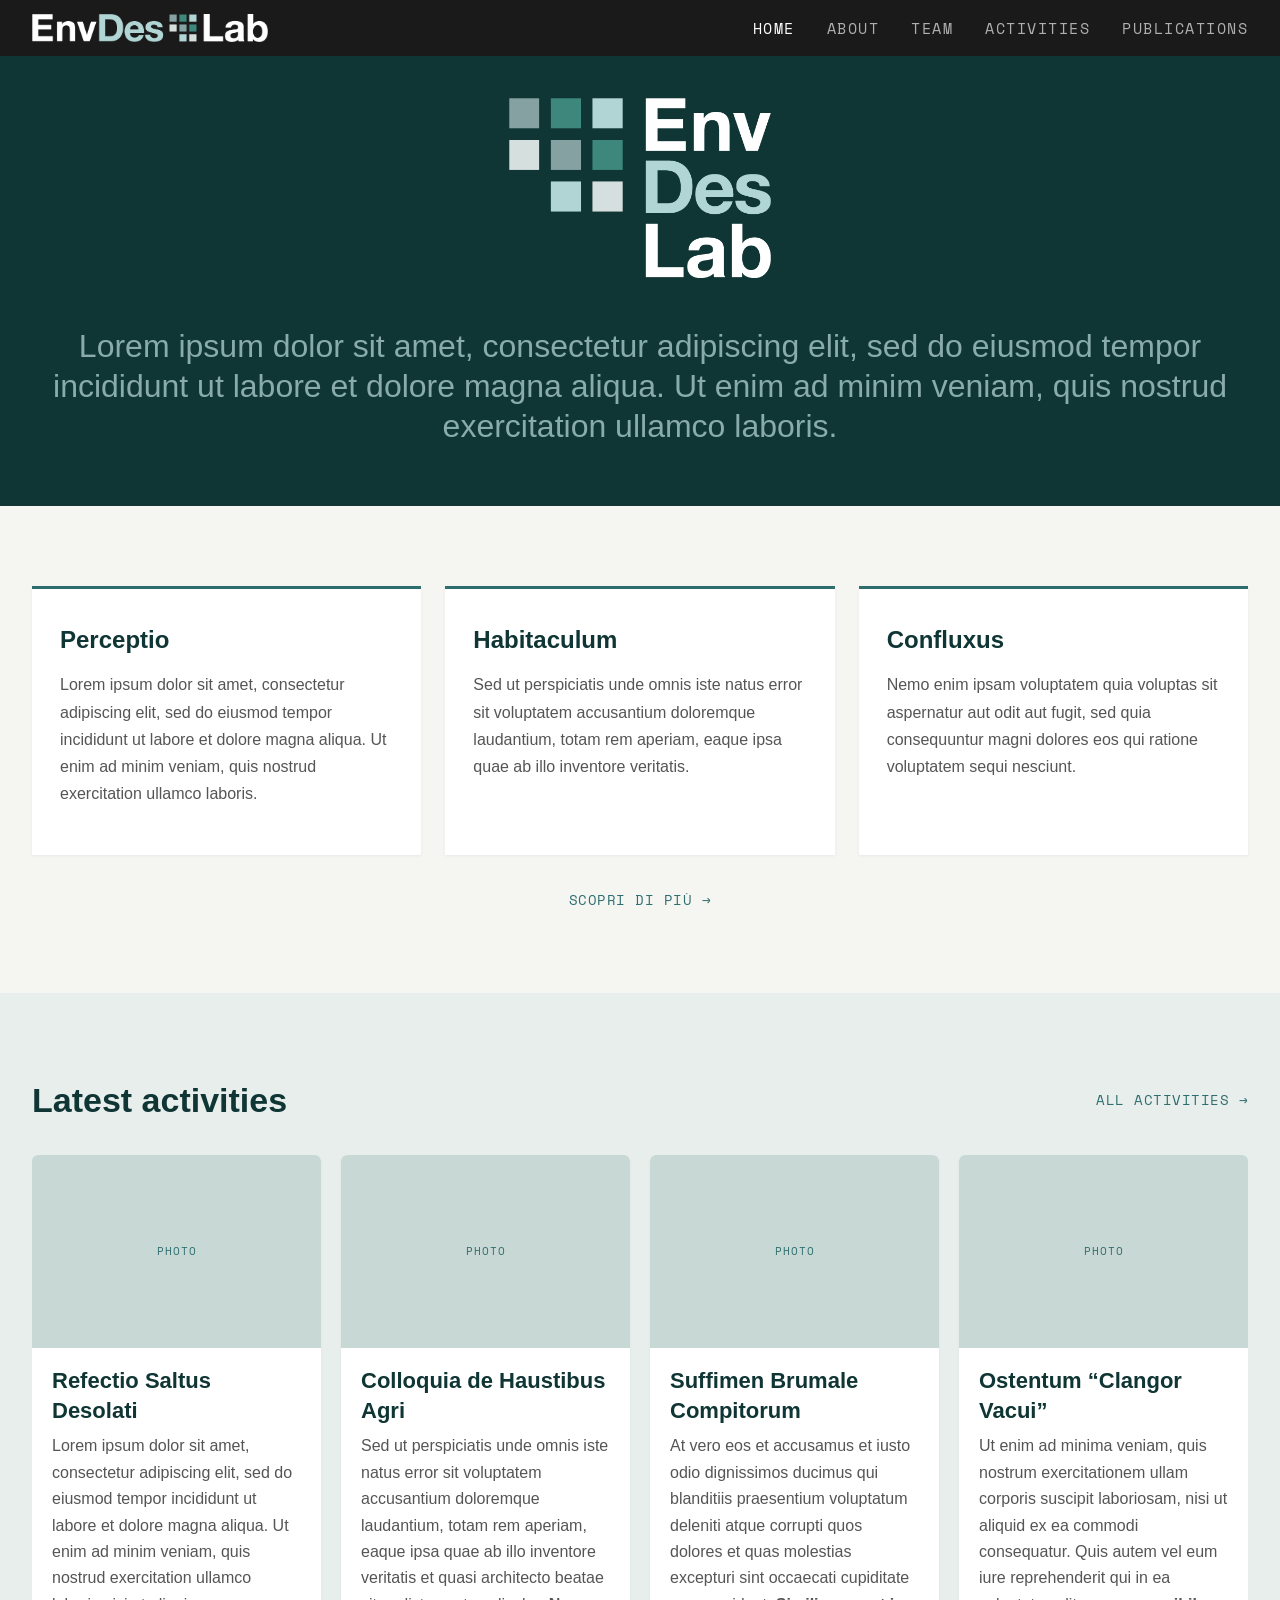
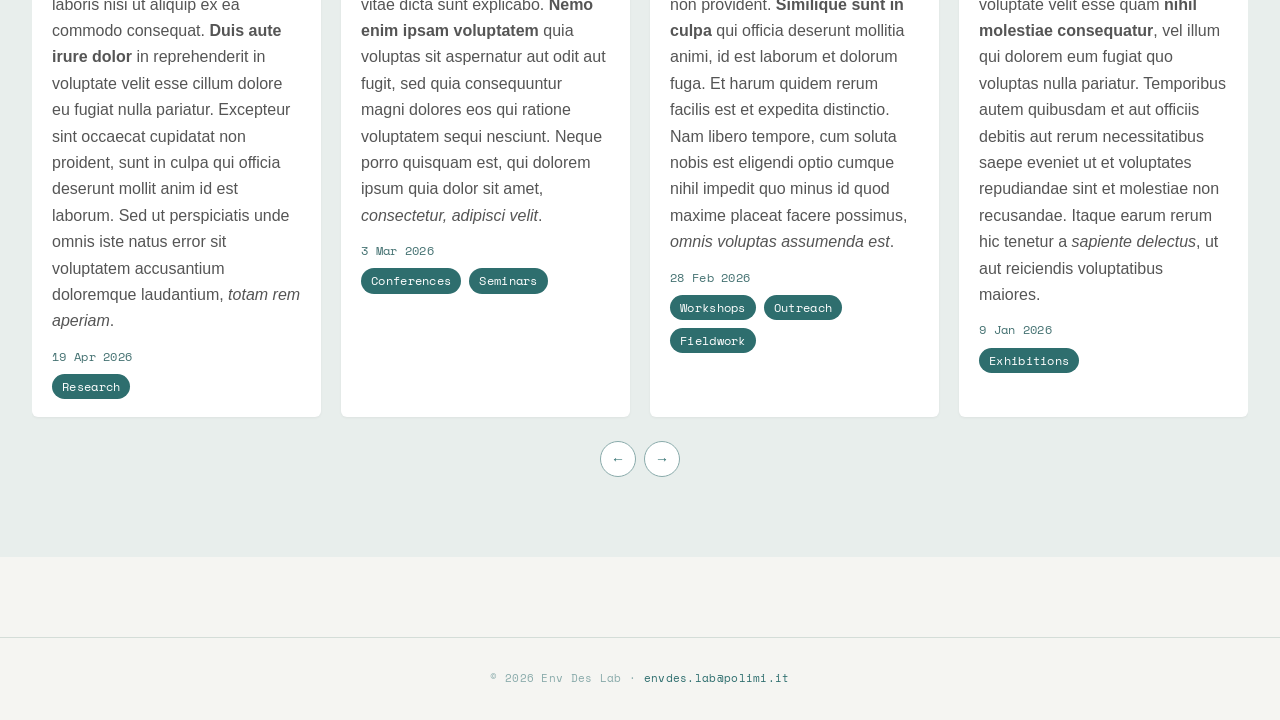
==== index.html @ 18121215 "Initial commit — Env Des Lab website" ====
<!DOCTYPE html>
<html lang="it">
<head>
    <meta charset="UTF-8">
    <meta name="viewport" content="width=device-width, initial-scale=1.0">
    <title>Env Des Lab — Home</title>
    <link rel="stylesheet" href="css/style.css">
    <link href="https://fonts.googleapis.com/css2?family=Space+Mono:wght@400;700&family=JetBrains+Mono:wght@400;700&display=swap" rel="stylesheet">
    <style>
        /* --- Fathom palette --- */
        :root {
            --deep: #1A1A1A;
            --dark-teal: #0F3534;
            --teal: #2E6E6E;
            --accent: #0D9488;
            --light-teal: #8AABAB;
            --bg: #F5F5F2;
            --card-bg: #FFFFFF;
            --text-primary: #1A1A1A;
            --text-secondary: #555555;
            --text-muted: #8AABAB;
            --border: #D4DDD8;
        }

        /* Nav */
        .nav { background: var(--deep); }
        .nav-logo { display: flex; align-items: center; }
        .nav-logo img { height: 28px; width: auto; }
        .nav-links a { color: rgba(255,255,255,0.65); }
        .nav-links a:hover, .nav-links a.active { color: #fff; }

        /* Hero */
        .hero {
            background: var(--dark-teal);
            color: #fff;
            min-height: 50vh;
            display: flex;
            align-items: flex-end;
            justify-content: center;
            text-align: center;
        }
        .hero-inner {
            width: calc(100% - 64px);
            max-width: 1440px;
            margin: 0 auto;
            padding-bottom: 60px;
        }
        .hero-logo {
            display: flex;
            justify-content: center;
            margin-bottom: 48px;
        }
        .hero-logo img {
            height: 180px;
            width: auto;
        }
        .hero-description {
            font-size: 2rem;
            line-height: 1.25;
            color: var(--light-teal);
            max-width: 100%;
            margin: 0 auto;
        }

        /* Features */
        .features { padding: 80px 0; }
        .features-inner {
            width: calc(100% - 64px);
            max-width: 1440px;
            margin: 0 auto;
        }
        .features-grid {
            display: grid;
            grid-template-columns: repeat(3, 1fr);
            gap: 24px;
        }
        .feature-card {
            background: var(--card-bg);
            border-top: 3px solid var(--teal);
            padding: 32px 28px;
            box-shadow: 0 1px 3px rgba(0,0,0,0.05);
            transition: transform 0.2s, box-shadow 0.2s;
        }
        .feature-card:hover {
            transform: translateY(-3px);
            box-shadow: 0 6px 20px rgba(0,0,0,0.1);
        }
        .feature-card h3 {
            font-size: 1.5rem;
            font-weight: 700;
            color: var(--dark-teal);
            margin-bottom: 12px;
        }
        .feature-card p {
            font-size: 16px;
            color: var(--text-secondary);
            line-height: 1.7;
            margin-bottom: 16px;
        }
        .features-cta {
            text-align: center;
            margin-top: 32px;
        }
        .feature-link {
            display: inline-flex;
            align-items: center;
            gap: 5px;
            font-family: var(--font-mono);
            font-size: 14px;
            letter-spacing: 0.5px;
            text-transform: uppercase;
            color: var(--teal);
            text-decoration: none;
            transition: color 0.15s;
        }
        .feature-link:hover {
            color: var(--accent);
            text-decoration: underline;
        }

        /* Activities carousel */
        .activities-section {
            background: #E8EEEC;
            padding: 80px 0;
        }
        .activities-inner {
            width: calc(100% - 64px);
            max-width: 1440px;
            margin: 0 auto;
        }
        .section-header {
            display: flex;
            justify-content: space-between;
            align-items: center;
            margin-bottom: 28px;
        }
        .section-title {
            font-size: 34px;
            font-weight: 700;
            color: var(--dark-teal);
        }
        .section-link {
            font-family: var(--font-mono);
            font-size: 14px;
            letter-spacing: 0.5px;
            text-transform: uppercase;
            color: var(--teal);
            text-decoration: none;
            transition: color 0.15s;
        }
        .section-link:hover { color: var(--accent); }

        .carousel-wrapper { position: relative; }
        .carousel-track {
            display: flex;
            gap: 20px;
            overflow-x: auto;
            scroll-behavior: smooth;
            scroll-snap-type: x mandatory;
            -ms-overflow-style: none;
            scrollbar-width: none;
            padding-bottom: 4px;
        }
        .carousel-track::-webkit-scrollbar { display: none; }

        .carousel-card {
            flex: 0 0 calc((100% - 60px) / 4);
            scroll-snap-align: start;
            background: var(--card-bg);
            border-radius: 6px;
            overflow: hidden;
            box-shadow: 0 1px 3px rgba(0,0,0,0.05);
            text-decoration: none;
            color: inherit;
            transition: transform 0.2s, box-shadow 0.2s;
        }
        .carousel-card:hover {
            transform: translateY(-3px);
            box-shadow: 0 6px 20px rgba(0,0,0,0.1);
        }
        .carousel-image {
            width: 100%;
            aspect-ratio: 3/2;
            background: #C8D8D4;
            display: flex;
            align-items: center;
            justify-content: center;
            color: var(--teal);
            font-family: var(--font-mono);
            font-size: 11px;
            letter-spacing: 1px;
        }
        .carousel-body { padding: 18px 20px; }
        .carousel-title {
            font-size: 22px;
            font-weight: 600;
            color: var(--dark-teal);
            margin-bottom: 8px;
            line-height: 1.35;
        }
        .carousel-text {
            font-size: 16px;
            color: var(--text-secondary);
            line-height: 1.65;
            margin-bottom: 12px;
        }
        .carousel-meta {
            display: flex;
            flex-direction: column;
            gap: 8px;
        }
        .carousel-date {
            font-family: var(--font-mono);
            font-size: 12px;
            color: #457272;
            letter-spacing: 0.3px;
        }
        .carousel-badges {
            display: flex;
            gap: 8px;
            flex-wrap: wrap;
        }
        .carousel-badge {
            display: inline-block;
            background: var(--teal);
            color: #fff;
            padding: 3px 10px;
            border-radius: 100px;
            font-family: var(--font-mono);
            font-size: 12px;
            letter-spacing: 0.3px;
        }

        .carousel-nav {
            display: flex;
            gap: 8px;
            margin-top: 20px;
            justify-content: center;
        }
        .carousel-btn {
            width: 36px; height: 36px;
            border: 1px solid var(--light-teal);
            border-radius: 50%;
            background: var(--card-bg);
            cursor: pointer;
            display: flex;
            align-items: center;
            justify-content: center;
            font-size: 14px;
            color: var(--teal);
            transition: background 0.15s, border-color 0.15s;
        }
        .carousel-btn:hover {
            background: var(--dark-teal);
            border-color: var(--dark-teal);
            color: #fff;
        }

        /* Footer */
        .footer { border-color: var(--border); }
        .footer a { color: var(--teal); }

        /* Responsive */
        @media (max-width: 768px) {
            .hero { min-height: 40vh; }
            .hero-logo img { height: 120px; }
            .features-grid { grid-template-columns: 1fr; }
            .carousel-card { flex: 0 0 280px; }
        }
    </style>
</head>
<body>
    <nav class="nav">
        <div class="nav-inner">
            <a href="index.html" class="nav-logo">
                <img src="img/logo-inline-neg.png" alt="Env Des Lab">
            </a>
            <div class="nav-links">
                <a href="index.html" class="active">Home</a>
                <a href="#">About</a>
                <a href="team.html">Team</a>
                <a href="activities.html">Activities</a>
                <a href="publications.html">Publications</a>
            </div>
        </div>
    </nav>

    <!-- Hero -->
    <section class="hero">
        <div class="hero-inner">
            <div class="hero-logo">
                <img src="img/logo-stacked-neg.png" alt="Env Des Lab">
            </div>
            <p class="hero-description">
                Lorem ipsum dolor sit amet, consectetur adipiscing elit, sed do eiusmod tempor incididunt ut labore et dolore magna aliqua. Ut enim ad minim veniam, quis nostrud exercitation ullamco laboris.
            </p>
        </div>
    </section>

    <!-- 3 Feature blocks -->
    <section class="features">
        <div class="features-inner">
            <div class="features-grid">
                <div class="feature-card">
                    <h3>Perceptio</h3>
                    <p>Lorem ipsum dolor sit amet, consectetur adipiscing elit, sed do eiusmod tempor incididunt ut labore et dolore magna aliqua. Ut enim ad minim veniam, quis nostrud exercitation ullamco laboris.</p>
                </div>
                <div class="feature-card">
                    <h3>Habitaculum</h3>
                    <p>Sed ut perspiciatis unde omnis iste natus error sit voluptatem accusantium doloremque laudantium, totam rem aperiam, eaque ipsa quae ab illo inventore veritatis.</p>
                </div>
                <div class="feature-card">
                    <h3>Confluxus</h3>
                    <p>Nemo enim ipsam voluptatem quia voluptas sit aspernatur aut odit aut fugit, sed quia consequuntur magni dolores eos qui ratione voluptatem sequi nesciunt.</p>
                </div>
            </div>
            <div class="features-cta">
                <a href="#" class="feature-link">Scopri di pi&ugrave; &#x2192;</a>
            </div>
        </div>
    </section>

    <!-- Activities carousel — reverse chronological -->
    <section class="activities-section">
        <div class="activities-inner">
            <div class="section-header">
                <h2 class="section-title">Latest activities</h2>
                <a href="activities.html" class="section-link">All Activities &#x2192;</a>
            </div>
            <div class="carousel-wrapper">
                <div class="carousel-track" id="carouselTrack">

                    <a href="#" class="carousel-card">
                        <div class="carousel-image">PHOTO</div>
                        <div class="carousel-body">
                            <div class="carousel-title">Refectio Saltus Desolati</div>
                            <div class="carousel-text">Lorem ipsum dolor sit amet, consectetur adipiscing elit, sed do eiusmod tempor incididunt ut labore et dolore magna aliqua. Ut enim ad minim veniam, quis nostrud exercitation ullamco laboris nisi ut aliquip ex ea commodo consequat. <strong>Duis aute irure dolor</strong> in reprehenderit in voluptate velit esse cillum dolore eu fugiat nulla pariatur. Excepteur sint occaecat cupidatat non proident, sunt in culpa qui officia deserunt mollit anim id est laborum. Sed ut perspiciatis unde omnis iste natus error sit voluptatem accusantium doloremque laudantium, <em>totam rem aperiam</em>.</div>
                            <div class="carousel-meta">
                                <span class="carousel-date">19 Apr 2026</span>
                                <div class="carousel-badges"><span class="carousel-badge">Research</span></div>
                            </div>
                        </div>
                    </a>

                    <a href="#" class="carousel-card">
                        <div class="carousel-image">PHOTO</div>
                        <div class="carousel-body">
                            <div class="carousel-title">Colloquia de Haustibus Agri</div>
                            <div class="carousel-text">Sed ut perspiciatis unde omnis iste natus error sit voluptatem accusantium doloremque laudantium, totam rem aperiam, eaque ipsa quae ab illo inventore veritatis et quasi architecto beatae vitae dicta sunt explicabo. <strong>Nemo enim ipsam voluptatem</strong> quia voluptas sit aspernatur aut odit aut fugit, sed quia consequuntur magni dolores eos qui ratione voluptatem sequi nesciunt. Neque porro quisquam est, qui dolorem ipsum quia dolor sit amet, <em>consectetur, adipisci velit</em>.</div>
                            <div class="carousel-meta">
                                <span class="carousel-date">3 Mar 2026</span>
                                <div class="carousel-badges"><span class="carousel-badge">Conferences</span><span class="carousel-badge">Seminars</span></div>
                            </div>
                        </div>
                    </a>

                    <a href="#" class="carousel-card">
                        <div class="carousel-image">PHOTO</div>
                        <div class="carousel-body">
                            <div class="carousel-title">Suffimen Brumale Compitorum</div>
                            <div class="carousel-text">At vero eos et accusamus et iusto odio dignissimos ducimus qui blanditiis praesentium voluptatum deleniti atque corrupti quos dolores et quas molestias excepturi sint occaecati cupiditate non provident. <strong>Similique sunt in culpa</strong> qui officia deserunt mollitia animi, id est laborum et dolorum fuga. Et harum quidem rerum facilis est et expedita distinctio. Nam libero tempore, cum soluta nobis est eligendi optio cumque nihil impedit quo minus id quod maxime placeat facere possimus, <em>omnis voluptas assumenda est</em>.</div>
                            <div class="carousel-meta">
                                <span class="carousel-date">28 Feb 2026</span>
                                <div class="carousel-badges"><span class="carousel-badge">Workshops</span><span class="carousel-badge">Outreach</span><span class="carousel-badge">Fieldwork</span></div>
                            </div>
                        </div>
                    </a>

                    <a href="#" class="carousel-card">
                        <div class="carousel-image">PHOTO</div>
                        <div class="carousel-body">
                            <div class="carousel-title">Ostentum &ldquo;Clangor Vacui&rdquo;</div>
                            <div class="carousel-text">Ut enim ad minima veniam, quis nostrum exercitationem ullam corporis suscipit laboriosam, nisi ut aliquid ex ea commodi consequatur. Quis autem vel eum iure reprehenderit qui in ea voluptate velit esse quam <strong>nihil molestiae consequatur</strong>, vel illum qui dolorem eum fugiat quo voluptas nulla pariatur. Temporibus autem quibusdam et aut officiis debitis aut rerum necessitatibus saepe eveniet ut et voluptates repudiandae sint et molestiae non recusandae. Itaque earum rerum hic tenetur a <em>sapiente delectus</em>, ut aut reiciendis voluptatibus maiores.</div>
                            <div class="carousel-meta">
                                <span class="carousel-date">9 Jan 2026</span>
                                <div class="carousel-badges"><span class="carousel-badge">Exhibitions</span></div>
                            </div>
                        </div>
                    </a>

                    <a href="#" class="carousel-card">
                        <div class="carousel-image">PHOTO</div>
                        <div class="carousel-body">
                            <div class="carousel-title">Fabrica Fulgoris et Umbrae</div>
                            <div class="carousel-text">Nemo enim ipsam voluptatem quia voluptas sit aspernatur aut odit aut fugit, sed quia consequuntur magni dolores eos qui ratione voluptatem sequi nesciunt. Neque porro quisquam est, qui dolorem ipsum quia dolor sit amet, consectetur, adipisci velit. <strong>Sed quia non numquam</strong> eius modi tempora incidunt ut labore et dolore magnam aliquam quaerat voluptatem. Ut enim ad minima veniam, quis nostrum exercitationem ullam corporis suscipit laboriosam, <em>nisi ut aliquid ex ea commodi consequatur</em>.</div>
                            <div class="carousel-meta">
                                <span class="carousel-date">11 Dec 2025</span>
                                <div class="carousel-badges"><span class="carousel-badge">Research</span><span class="carousel-badge">Partnerships</span></div>
                            </div>
                        </div>
                    </a>

                    <a href="#" class="carousel-card">
                        <div class="carousel-image">PHOTO</div>
                        <div class="carousel-body">
                            <div class="carousel-title">Crepundia Loci et Aura Vocalis</div>
                            <div class="carousel-text">Lorem ipsum dolor sit amet, consectetur adipiscing elit, sed do eiusmod tempor incididunt ut labore et dolore magna aliqua. Ut enim ad minim veniam, quis nostrud exercitation ullamco laboris nisi ut aliquip ex ea commodo consequat. Duis aute irure dolor in reprehenderit in voluptate velit esse <strong>cillum dolore eu fugiat</strong> nulla pariatur. Excepteur sint occaecat cupidatat non proident, <em>sunt in culpa qui officia</em> deserunt mollit anim id est laborum.</div>
                            <div class="carousel-meta">
                                <span class="carousel-date">12 Nov 2025</span>
                                <div class="carousel-badges"><span class="carousel-badge">Fieldwork</span></div>
                            </div>
                        </div>
                    </a>

                </div>
                <div class="carousel-nav">
                    <button class="carousel-btn" id="prevBtn">&#x2190;</button>
                    <button class="carousel-btn" id="nextBtn">&#x2192;</button>
                </div>
            </div>
        </div>
    </section>

    <footer class="footer">
        <p>&copy; 2026 Env Des Lab &middot; <a href="mailto:envdes.lab@polimi.it">envdes.lab@polimi.it</a></p>
    </footer>

    <script>
        var track = document.getElementById('carouselTrack');
        function getScrollAmount() {
            var card = track.querySelector('.carousel-card');
            return card ? card.offsetWidth + 20 : 300;
        }
        document.getElementById('prevBtn').addEventListener('click', function() {
            track.scrollBy({ left: -getScrollAmount(), behavior: 'smooth' });
        });
        document.getElementById('nextBtn').addEventListener('click', function() {
            track.scrollBy({ left: getScrollAmount(), behavior: 'smooth' });
        });
    </script>
</body>
</html>
---- css/style.css ----
/* ========================================================
   Env Des Lab — Global Styles
   Palette: Fathom
   #1A1A1A · #0F3534 · #2E6E6E · #0D9488 · #8AABAB
   Fonts:  Helvetica / Arial (primary)
           Space Mono (data/captions)
           JetBrains Mono (logo "lab" only)
   ======================================================== */

@import url('https://fonts.googleapis.com/css2?family=Space+Mono:wght@400;700&family=JetBrains+Mono:wght@400;700&display=swap');

/* --- Tokens --- */
:root {
  --deep: #1A1A1A;
  --dark-teal: #0F3534;
  --teal: #2E6E6E;
  --accent: #0D9488;
  --light-teal: #8AABAB;
  --bg: #F5F5F2;
  --card-bg: #FFFFFF;
  --text-primary: #1A1A1A;
  --text-secondary: #555555;
  --text-muted: #457272;
  --border: #D4DDD8;

  --font-primary: Helvetica, Arial, system-ui, sans-serif;
  --font-mono: 'Space Mono', monospace;
  --font-logo-lab: 'JetBrains Mono', monospace;

  --max-w: 1440px;
  --gutter: 32px;
  --radius: 6px;
}

/* --- Reset --- */
*, *::before, *::after { box-sizing: border-box; margin: 0; padding: 0; }
html { font-size: 16px; scroll-behavior: smooth; }
body {
  font-family: var(--font-primary);
  background: var(--bg);
  color: var(--text-primary);
  line-height: 1.6;
  -webkit-font-smoothing: antialiased;
}
img { max-width: 100%; display: block; }
a { color: inherit; text-decoration: none; }
button { font-family: inherit; cursor: pointer; border: none; background: none; }

/* --- Layout --- */
.container { width: calc(100% - 2 * var(--gutter)); max-width: var(--max-w); margin: 0 auto; }

/* --- Navigation --- */
.nav {
  position: sticky;
  top: 0;
  z-index: 100;
  background: var(--deep);
  padding: 0 var(--gutter);
}
.nav-inner {
  max-width: var(--max-w);
  margin: 0 auto;
  display: flex;
  align-items: center;
  justify-content: space-between;
  height: 56px;
}
.nav-logo {
  display: flex;
  align-items: center;
}
.nav-logo img {
  height: 28px;
  width: auto;
}
.nav-links { display: flex; gap: 32px; }
.nav-links a {
  font-family: var(--font-mono);
  font-size: 15px;
  letter-spacing: 1.5px;
  text-transform: uppercase;
  color: rgba(255,255,255,0.65);
  transition: color 0.2s;
}
.nav-links a:hover,
.nav-links a.active { color: #fff; }

/* --- Page Header --- */
.page-header {
  padding: 64px 0 40px;
}
.page-header h1 {
  font-size: 56px;
  font-weight: 700;
  line-height: 1.1;
  color: var(--dark-teal);
}
.page-header p {
  margin-top: 12px;
  font-size: 18px;
  color: var(--text-secondary);
  max-width: 560px;
}

/* --- Cards --- */
.card {
  background: var(--card-bg);
  border-radius: var(--radius);
  overflow: hidden;
  box-shadow: 0 1px 3px rgba(0,0,0,0.04);
  transition: box-shadow 0.2s, transform 0.2s;
}
.card:hover {
  box-shadow: 0 4px 16px rgba(0,0,0,0.08);
  transform: translateY(-2px);
}

/* --- Tags / Filters --- */
.filters {
  display: flex;
  flex-wrap: wrap;
  gap: 8px;
  margin-bottom: 32px;
}
.filter-btn {
  font-family: var(--font-mono);
  font-size: 13px;
  letter-spacing: 0.5px;
  padding: 6px 14px;
  border-radius: 100px;
  border: 1px solid var(--border);
  color: var(--text-secondary);
  background: var(--card-bg);
  transition: all 0.15s;
}
.filter-btn:hover {
  border-color: var(--teal);
  color: var(--teal);
}
.filter-btn.active {
  background: var(--dark-teal);
  color: #fff;
  border-color: var(--dark-teal);
}

/* --- Meta --- */
.meta {
  font-family: var(--font-mono);
  font-size: 11px;
  color: var(--text-muted);
  letter-spacing: 0.3px;
}
.meta-tag {
  display: inline-block;
  font-family: var(--font-mono);
  font-size: 10px;
  letter-spacing: 0.3px;
  padding: 2px 8px;
  border-radius: 100px;
  background: #D6E8E4;
  color: var(--dark-teal);
}

/* --- Footer --- */
.footer {
  margin-top: 80px;
  padding: 32px 0;
  border-top: 1px solid var(--border);
  text-align: center;
}
.footer p {
  font-family: var(--font-mono);
  font-size: 11px;
  color: var(--text-muted);
  letter-spacing: 0.3px;
}
.footer a { color: var(--teal); }
.footer a:hover { text-decoration: underline; }

/* --- Utilities --- */
.sr-only { position: absolute; width: 1px; height: 1px; overflow: hidden; clip: rect(0,0,0,0); }
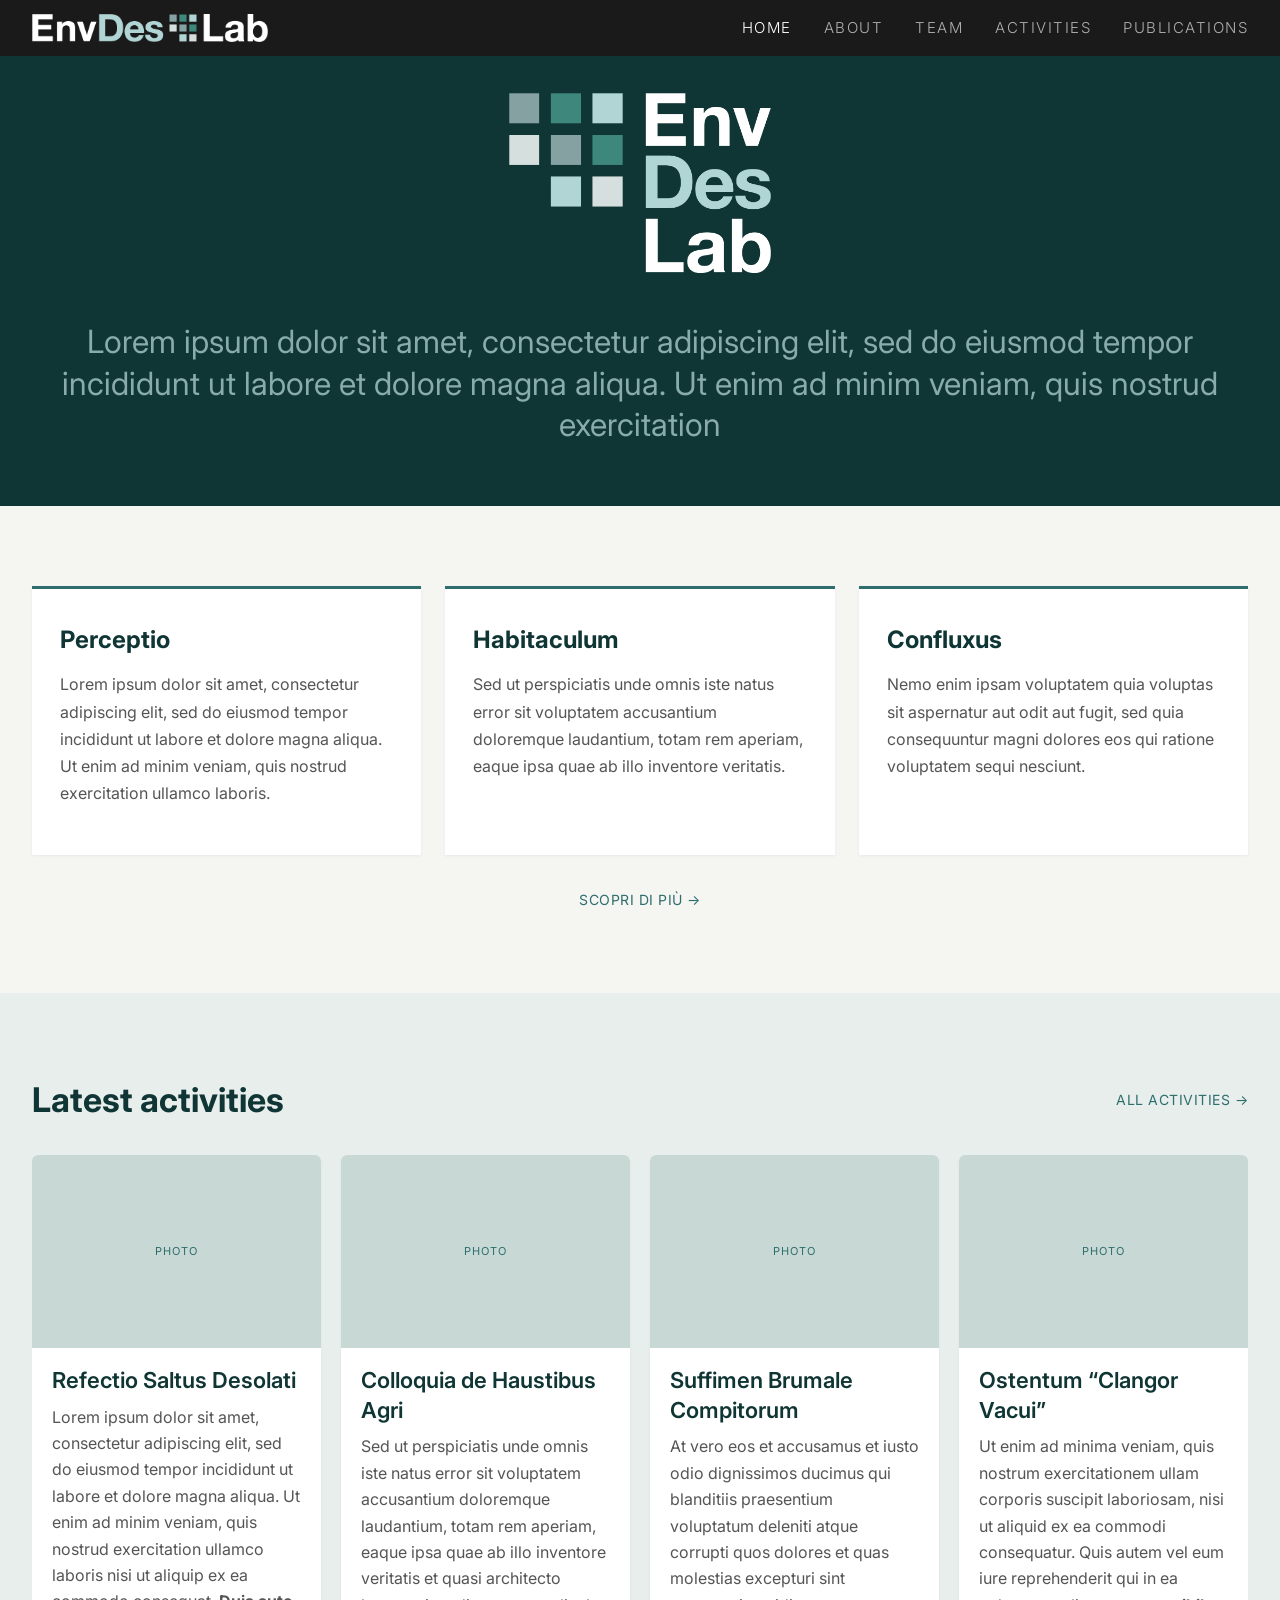
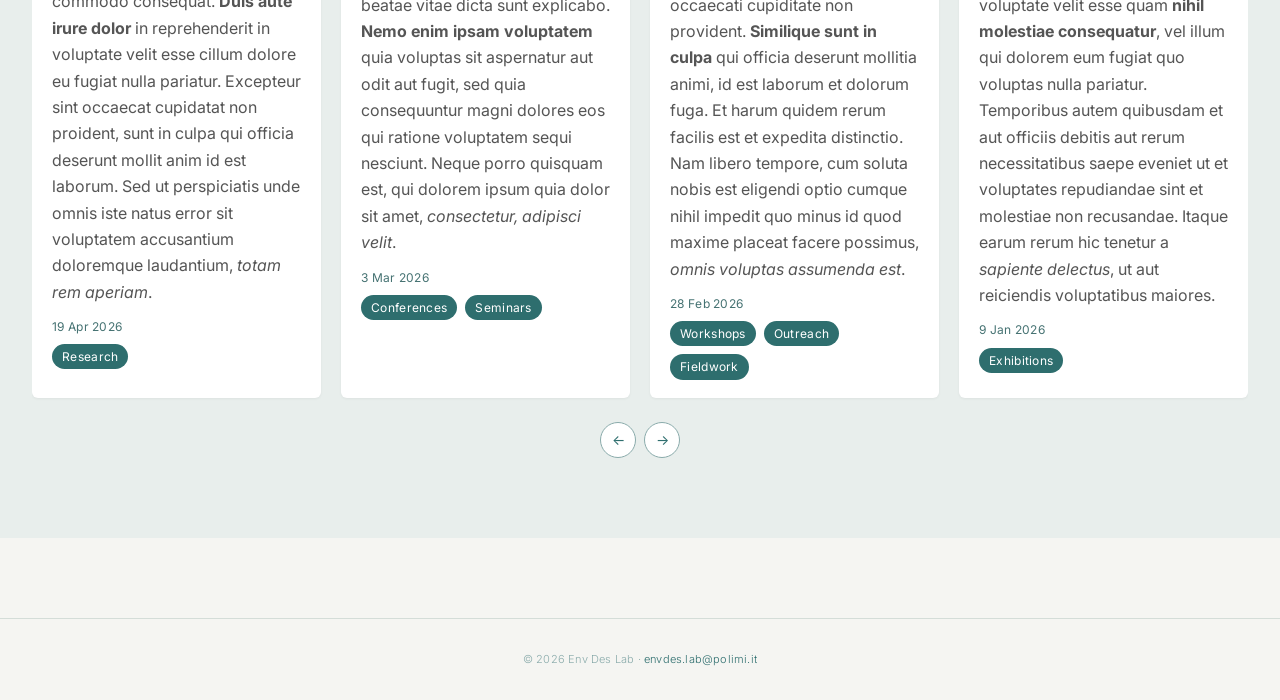
==== commit 227335de: "Restore bold weights on headings" ====
--- a/index.html
+++ b/index.html
@@ -5,7 +5,7 @@
     <meta name="viewport" content="width=device-width, initial-scale=1.0">
     <title>Env Des Lab — Home</title>
     <link rel="stylesheet" href="css/style.css">
-    <link href="https://fonts.googleapis.com/css2?family=Space+Mono:wght@400;700&family=JetBrains+Mono:wght@400;700&display=swap" rel="stylesheet">
+    <link href="https://fonts.googleapis.com/css2?family=Inter:wght@300;400;500;600;700&family=JetBrains+Mono:wght@400;700&display=swap" rel="stylesheet">
     <style>
         /* --- Fathom palette --- */
         :root {
@@ -55,8 +55,9 @@
             width: auto;
         }
         .hero-description {
+            font-family: var(--font-primary);
             font-size: 2rem;
-            line-height: 1.25;
+            line-height: 1.3;
             color: var(--light-teal);
             max-width: 100%;
             margin: 0 auto;
@@ -86,6 +87,7 @@
             box-shadow: 0 6px 20px rgba(0,0,0,0.1);
         }
         .feature-card h3 {
+            font-family: var(--font-primary);
             font-size: 1.5rem;
             font-weight: 700;
             color: var(--dark-teal);
@@ -105,7 +107,7 @@
             display: inline-flex;
             align-items: center;
             gap: 5px;
-            font-family: var(--font-mono);
+            font-family: var(--font-secondary);
             font-size: 14px;
             letter-spacing: 0.5px;
             text-transform: uppercase;
@@ -135,12 +137,13 @@
             margin-bottom: 28px;
         }
         .section-title {
+            font-family: var(--font-primary);
             font-size: 34px;
             font-weight: 700;
             color: var(--dark-teal);
         }
         .section-link {
-            font-family: var(--font-mono);
+            font-family: var(--font-secondary);
             font-size: 14px;
             letter-spacing: 0.5px;
             text-transform: uppercase;
@@ -186,12 +189,13 @@
             align-items: center;
             justify-content: center;
             color: var(--teal);
-            font-family: var(--font-mono);
+            font-family: var(--font-secondary);
             font-size: 11px;
             letter-spacing: 1px;
         }
         .carousel-body { padding: 18px 20px; }
         .carousel-title {
+            font-family: var(--font-primary);
             font-size: 22px;
             font-weight: 600;
             color: var(--dark-teal);
@@ -210,7 +214,7 @@
             gap: 8px;
         }
         .carousel-date {
-            font-family: var(--font-mono);
+            font-family: var(--font-secondary);
             font-size: 12px;
             color: #457272;
             letter-spacing: 0.3px;
@@ -226,7 +230,7 @@
             color: #fff;
             padding: 3px 10px;
             border-radius: 100px;
-            font-family: var(--font-mono);
+            font-family: var(--font-secondary);
             font-size: 12px;
             letter-spacing: 0.3px;
         }
@@ -292,7 +296,7 @@
                 <img src="img/logo-stacked-neg.png" alt="Env Des Lab">
             </div>
             <p class="hero-description">
-                Lorem ipsum dolor sit amet, consectetur adipiscing elit, sed do eiusmod tempor incididunt ut labore et dolore magna aliqua. Ut enim ad minim veniam, quis nostrud exercitation ullamco laboris.
+                Lorem ipsum dolor sit amet, consectetur adipiscing elit, sed do eiusmod tempor incididunt ut labore et dolore magna aliqua. Ut enim ad minim veniam, quis nostrud exercitation
             </p>
         </div>
     </section>
--- a/css/style.css
+++ b/css/style.css
@@ -2,12 +2,12 @@
    Env Des Lab — Global Styles
    Palette: Fathom
    #1A1A1A · #0F3534 · #2E6E6E · #0D9488 · #8AABAB
-   Fonts:  Helvetica / Arial (primary)
-           Space Mono (data/captions)
+   Fonts:  Inter (body)
+           Instrument Serif (headings)
            JetBrains Mono (logo "lab" only)
    ======================================================== */
 
-@import url('https://fonts.googleapis.com/css2?family=Space+Mono:wght@400;700&family=JetBrains+Mono:wght@400;700&display=swap');
+@import url('https://fonts.googleapis.com/css2?family=Inter:wght@300;400;500;600;700&family=JetBrains+Mono:wght@400;700&display=swap');
 
 /* --- Tokens --- */
 :root {
@@ -23,8 +23,9 @@
   --text-muted: #457272;
   --border: #D4DDD8;
 
-  --font-primary: Helvetica, Arial, system-ui, sans-serif;
-  --font-mono: 'Space Mono', monospace;
+  --font-primary: 'Inter', system-ui, sans-serif;
+  --font-heading: 'Instrument Serif', Georgia, serif;
+  --font-secondary: 'Inter', system-ui, sans-serif;
   --font-logo-lab: 'JetBrains Mono', monospace;
 
   --max-w: 1440px;
@@ -75,8 +76,9 @@
 }
 .nav-links { display: flex; gap: 32px; }
 .nav-links a {
-  font-family: var(--font-mono);
+  font-family: var(--font-secondary);
   font-size: 15px;
+  font-weight: 300;
   letter-spacing: 1.5px;
   text-transform: uppercase;
   color: rgba(255,255,255,0.65);
@@ -90,6 +92,7 @@
   padding: 64px 0 40px;
 }
 .page-header h1 {
+  font-family: var(--font-primary);
   font-size: 56px;
   font-weight: 700;
   line-height: 1.1;
@@ -123,9 +126,10 @@
   margin-bottom: 32px;
 }
 .filter-btn {
-  font-family: var(--font-mono);
+  font-family: var(--font-secondary);
   font-size: 13px;
-  letter-spacing: 0.5px;
+  font-weight: 400;
+  letter-spacing: 0.3px;
   padding: 6px 14px;
   border-radius: 100px;
   border: 1px solid var(--border);
@@ -145,16 +149,18 @@
 
 /* --- Meta --- */
 .meta {
-  font-family: var(--font-mono);
+  font-family: var(--font-secondary);
   font-size: 11px;
+  font-weight: 300;
   color: var(--text-muted);
-  letter-spacing: 0.3px;
+  letter-spacing: 0.2px;
 }
 .meta-tag {
   display: inline-block;
-  font-family: var(--font-mono);
+  font-family: var(--font-secondary);
   font-size: 10px;
-  letter-spacing: 0.3px;
+  font-weight: 400;
+  letter-spacing: 0.2px;
   padding: 2px 8px;
   border-radius: 100px;
   background: #D6E8E4;
@@ -169,10 +175,11 @@
   text-align: center;
 }
 .footer p {
-  font-family: var(--font-mono);
+  font-family: var(--font-secondary);
   font-size: 11px;
+  font-weight: 300;
   color: var(--text-muted);
-  letter-spacing: 0.3px;
+  letter-spacing: 0.2px;
 }
 .footer a { color: var(--teal); }
 .footer a:hover { text-decoration: underline; }
